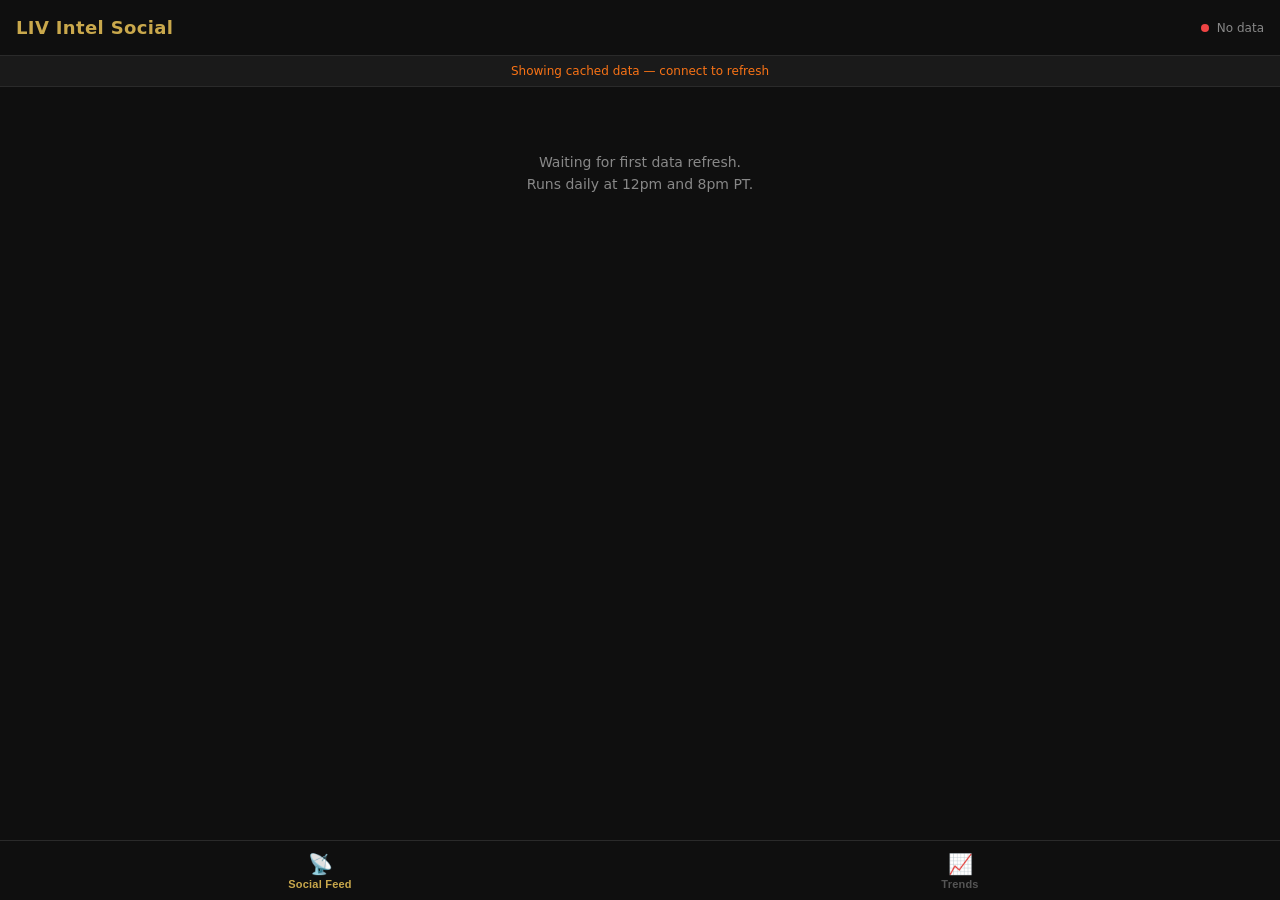
==== index.html @ 57de68c3 "Build LIV Intel Social PWA dashboard Mobile-first competitive intelligence dashboard for LIV Nightcl" ====
<!DOCTYPE html>
<html lang="en">
<head>
  <meta charset="UTF-8">
  <meta name="viewport" content="width=device-width, initial-scale=1.0, viewport-fit=cover">
  <meta name="theme-color" content="#0F0F0F">
  <meta name="apple-mobile-web-app-capable" content="yes">
  <meta name="apple-mobile-web-app-status-bar-style" content="black-translucent">
  <meta name="apple-mobile-web-app-title" content="LIV Social">
  <link rel="manifest" href="./manifest.json">
  <link rel="apple-touch-icon" href="./icons/icon-192.png">
  <link rel="icon" type="image/png" href="./icons/icon-192.png">
  <link rel="stylesheet" href="./assets/style.css">
  <title>LIV Intel Social</title>
</head>
<body>
  <!-- Header -->
  <header class="app-header">
    <div class="header-left">
      <h1 class="header-title">LIV Intel Social</h1>
    </div>
    <div class="header-right">
      <span class="freshness-dot" id="freshnessDot"></span>
      <span class="header-timestamp" id="headerTimestamp">Loading...</span>
    </div>
  </header>

  <!-- Offline Banner -->
  <div class="offline-banner" id="offlineBanner" hidden>
    Showing cached data — connect to refresh
  </div>

  <!-- Tab Content -->
  <main class="tab-content">
    <!-- Social Feed Tab -->
    <section class="tab-pane active" id="tabFeed">
      <div id="feedContent">
        <div class="skeleton-card"></div>
        <div class="skeleton-card"></div>
        <div class="skeleton-card"></div>
      </div>
    </section>

    <!-- Trends Tab -->
    <section class="tab-pane" id="tabTrends">
      <div id="trendsContent">
        <div class="skeleton-card"></div>
        <div class="skeleton-card"></div>
      </div>
    </section>
  </main>

  <!-- Bottom Tab Bar -->
  <nav class="tab-bar">
    <button class="tab-btn active" data-tab="tabFeed">
      <span class="tab-icon">&#x1F4E1;</span>
      <span class="tab-label">Social Feed</span>
    </button>
    <button class="tab-btn" data-tab="tabTrends">
      <span class="tab-icon">&#x1F4C8;</span>
      <span class="tab-label">Trends</span>
    </button>
  </nav>

  <script src="./assets/app.js"></script>
  <script>
    if ('serviceWorker' in navigator) {
      navigator.serviceWorker.register('./service-worker.js');
    }
  </script>
</body>
</html>
---- assets/style.css ----
/* ===== Design Tokens ===== */
:root {
  --bg: #0F0F0F;
  --card-bg: #1A1A1A;
  --border: #2A2A2A;
  --text-primary: #F0F0F0;
  --text-secondary: #888888;
  --gold: #C9A84C;
  --green: #22C55E;
  --red: #EF4444;
  --orange: #F97316;
  --blue: #3B82F6;
  --neutral: #888888;
  --ig: #E1306C;
  --tt: #010101;
  --x-blue: #1DA1F2;
  --ticket: #7C3AED;
  --pr: #6B7280;
  --silver: #E5E7EB;
  --bronze: #D97706;
  --radius: 12px;
  --tab-height: 60px;
}

/* ===== Reset & Base ===== */
*, *::before, *::after { box-sizing: border-box; margin: 0; padding: 0; }

body {
  font-family: Inter, system-ui, -apple-system, sans-serif;
  background: var(--bg);
  color: var(--text-primary);
  line-height: 1.5;
  -webkit-font-smoothing: antialiased;
  overflow-x: hidden;
}

/* ===== Header ===== */
.app-header {
  position: sticky;
  top: 0;
  z-index: 100;
  display: flex;
  align-items: center;
  justify-content: space-between;
  padding: 14px 16px;
  background: var(--bg);
  border-bottom: 1px solid var(--border);
}

.header-title {
  font-size: 18px;
  font-weight: 700;
  color: var(--gold);
  letter-spacing: 0.02em;
}

.header-right {
  display: flex;
  align-items: center;
  gap: 8px;
}

.header-timestamp {
  font-size: 12px;
  color: var(--text-secondary);
  white-space: nowrap;
}

.freshness-dot {
  width: 8px;
  height: 8px;
  border-radius: 50%;
  background: var(--neutral);
  flex-shrink: 0;
}
.freshness-dot.fresh { background: var(--green); }
.freshness-dot.stale { background: var(--orange); }
.freshness-dot.old { background: var(--red); }

/* ===== Offline Banner ===== */
.offline-banner {
  background: var(--card-bg);
  color: var(--orange);
  text-align: center;
  font-size: 12px;
  padding: 6px 16px;
  border-bottom: 1px solid var(--border);
}

/* ===== Tab Content ===== */
.tab-content {
  padding: 16px;
  padding-bottom: calc(var(--tab-height) + 24px + env(safe-area-inset-bottom));
  max-width: 520px;
  margin: 0 auto;
}

.tab-pane { display: none; }
.tab-pane.active { display: block; }

/* ===== Bottom Tab Bar ===== */
.tab-bar {
  position: fixed;
  bottom: 0;
  left: 0;
  right: 0;
  z-index: 100;
  display: flex;
  height: var(--tab-height);
  background: var(--bg);
  border-top: 1px solid var(--border);
  padding-bottom: env(safe-area-inset-bottom);
}

.tab-btn {
  flex: 1;
  display: flex;
  flex-direction: column;
  align-items: center;
  justify-content: center;
  gap: 2px;
  background: none;
  border: none;
  cursor: pointer;
  color: #555;
  transition: color 0.2s;
}

.tab-btn.active { color: var(--gold); }

.tab-icon { font-size: 20px; }

.tab-label {
  font-size: 11px;
  font-weight: 600;
  letter-spacing: 0.02em;
}

/* ===== Cards ===== */
.card {
  background: var(--card-bg);
  border-radius: var(--radius);
  padding: 16px;
  margin-bottom: 12px;
}

/* ===== Market Pulse ===== */
.market-pulse {
  border-left: 3px solid var(--gold);
  padding-left: 14px;
}

.market-pulse .label {
  font-size: 11px;
  font-weight: 700;
  color: var(--text-secondary);
  text-transform: uppercase;
  letter-spacing: 0.08em;
  margin-bottom: 6px;
}

.market-pulse .pulse-text {
  font-size: 15px;
  line-height: 1.55;
}

/* ===== Section Headers ===== */
.section-header {
  font-size: 16px;
  font-weight: 700;
  margin: 20px 0 12px;
  color: var(--text-primary);
}

/* ===== Top 3 Posts ===== */
.ranked-card {
  display: flex;
  gap: 12px;
  align-items: flex-start;
}

.rank-number {
  font-size: 28px;
  font-weight: 800;
  line-height: 1;
  min-width: 32px;
  text-align: center;
  font-variant-numeric: tabular-nums;
}
.rank-1 { color: var(--gold); }
.rank-2 { color: var(--silver); }
.rank-3 { color: var(--bronze); }

.ranked-body {
  flex: 1;
  min-width: 0;
}

.ranked-venue {
  font-size: 12px;
  color: var(--text-secondary);
  margin-bottom: 4px;
}

.ranked-summary {
  font-size: 14px;
  line-height: 1.45;
  margin-bottom: 6px;
}

.ranked-meta {
  display: flex;
  align-items: center;
  gap: 8px;
  flex-wrap: wrap;
  font-size: 12px;
  color: var(--text-secondary);
}

/* ===== Platform Badges ===== */
.platform-badge {
  display: inline-flex;
  align-items: center;
  padding: 2px 7px;
  border-radius: 4px;
  font-size: 11px;
  font-weight: 700;
  letter-spacing: 0.03em;
  line-height: 1.4;
}
.platform-badge.ig { background: var(--ig); color: #fff; }
.platform-badge.tt { background: var(--tt); color: #fff; border: 1px solid #333; }
.platform-badge.x { background: var(--x-blue); color: #fff; }
.platform-badge.ticket { background: var(--ticket); color: #fff; }
.platform-badge.pr { background: var(--pr); color: #fff; }

/* ===== Engagement Badges ===== */
.engagement-badge {
  display: inline-flex;
  align-items: center;
  padding: 2px 7px;
  border-radius: 4px;
  font-size: 11px;
  font-weight: 600;
}
.engagement-badge.high { background: rgba(59,130,246,0.15); color: var(--blue); }
.engagement-badge.normal { background: rgba(136,136,136,0.15); color: var(--text-secondary); }
.engagement-badge.low { background: rgba(239,68,68,0.15); color: var(--red); }

/* ===== Venue Cards (Collapsible) ===== */
.venue-card .venue-header {
  display: flex;
  align-items: center;
  gap: 8px;
  cursor: pointer;
  -webkit-tap-highlight-color: transparent;
}

.venue-name {
  font-size: 15px;
  font-weight: 700;
  flex: 1;
  min-width: 0;
}

.venue-count {
  font-size: 12px;
  color: var(--text-secondary);
  white-space: nowrap;
}

.venue-chevron {
  font-size: 14px;
  color: var(--text-secondary);
  transition: transform 0.2s;
}

.venue-card.expanded .venue-chevron {
  transform: rotate(180deg);
}

.venue-flags {
  display: flex;
  gap: 6px;
  flex-wrap: wrap;
  margin-top: 8px;
}

.venue-summary {
  font-size: 13px;
  color: var(--text-secondary);
  margin-top: 6px;
  line-height: 1.45;
}

.venue-posts {
  display: none;
  margin-top: 12px;
  padding-top: 12px;
  border-top: 1px solid var(--border);
}

.venue-card.expanded .venue-posts { display: block; }

.venue-post {
  padding: 10px 0;
  border-bottom: 1px solid var(--border);
}
.venue-post:last-child { border-bottom: none; }

.venue-post-summary {
  font-size: 13px;
  line-height: 1.45;
  margin: 6px 0;
}

.venue-post-meta {
  display: flex;
  align-items: center;
  gap: 8px;
  font-size: 12px;
  color: var(--text-secondary);
}

.no-posts {
  font-size: 13px;
  color: var(--text-secondary);
  font-style: italic;
  padding: 8px 0;
}

/* ===== Flag Pills ===== */
.flag-pill {
  display: inline-flex;
  align-items: center;
  gap: 4px;
  padding: 3px 8px;
  border-radius: 10px;
  font-size: 11px;
  font-weight: 600;
}
.flag-pill.talent_announcement { background: rgba(201,168,76,0.15); color: var(--gold); }
.flag-pill.promo_offer { background: rgba(59,130,246,0.15); color: var(--blue); }
.flag-pill.urgent { background: rgba(249,115,22,0.15); color: var(--orange); }

/* ===== Urgent Pulsing Dot ===== */
.urgent-dot {
  width: 8px;
  height: 8px;
  border-radius: 50%;
  background: var(--orange);
  animation: pulse 1.5s ease-in-out infinite;
  flex-shrink: 0;
}

@keyframes pulse {
  0%, 100% { opacity: 1; transform: scale(1); }
  50% { opacity: 0.5; transform: scale(1.3); }
}

/* ===== Seasonal Banner ===== */
.seasonal-banner {
  background: rgba(136,136,136,0.1);
  color: var(--text-secondary);
  font-size: 12px;
  text-align: center;
  padding: 6px 12px;
  border-radius: 6px;
  margin-top: 8px;
}

/* ===== Trends Tab ===== */
.trends-header {
  display: flex;
  justify-content: space-between;
  align-items: center;
  margin-bottom: 16px;
}

.trends-title {
  font-size: 18px;
  font-weight: 700;
}

.trends-week {
  font-size: 12px;
  color: var(--text-secondary);
}

.trends-stale-banner {
  background: rgba(249,115,22,0.1);
  color: var(--orange);
  font-size: 12px;
  text-align: center;
  padding: 8px 16px;
  border-radius: var(--radius);
  margin-bottom: 12px;
}

/* ===== Platform Update Cards ===== */
.platform-update-card {
  border-left: 3px solid var(--border);
}
.platform-update-card.action-required {
  border-left-color: var(--orange);
}

.action-badge {
  display: inline-flex;
  padding: 2px 7px;
  border-radius: 4px;
  font-size: 11px;
  font-weight: 700;
  background: rgba(249,115,22,0.15);
  color: var(--orange);
  margin-left: 8px;
}

.platform-update-name {
  font-size: 14px;
  font-weight: 700;
  margin-bottom: 4px;
}

.platform-update-detail {
  font-size: 13px;
  color: var(--text-secondary);
  line-height: 1.5;
  margin-top: 6px;
}

/* ===== Content Formats ===== */
.format-item {
  padding: 12px 0;
  border-bottom: 1px solid var(--border);
}
.format-item:last-child { border-bottom: none; }

.format-name {
  font-size: 14px;
  font-weight: 700;
}

.format-why {
  font-size: 13px;
  color: var(--text-secondary);
  margin-top: 4px;
  line-height: 1.45;
}

.format-liv {
  font-size: 13px;
  color: var(--gold);
  font-style: italic;
  margin-top: 6px;
  line-height: 1.45;
}

.format-liv-prefix {
  color: var(--text-secondary);
  font-style: normal;
}

/* ===== Trending Audio ===== */
.audio-item {
  display: flex;
  align-items: flex-start;
  gap: 10px;
  padding: 10px 0;
  border-bottom: 1px solid var(--border);
}
.audio-item:last-child { border-bottom: none; }

.audio-info { flex: 1; min-width: 0; }

.audio-name {
  font-size: 14px;
  font-weight: 700;
}

.audio-artist {
  font-size: 12px;
  color: var(--text-secondary);
}

.audio-relevance {
  font-size: 13px;
  color: var(--text-secondary);
  margin-top: 4px;
  line-height: 1.45;
}

/* ===== Viral Nightlife ===== */
.viral-summary {
  font-size: 14px;
  line-height: 1.55;
  margin-bottom: 12px;
}

.viral-standout {
  border-left: 3px solid var(--blue);
  padding: 12px 14px;
  font-size: 13px;
  font-style: italic;
  color: var(--text-secondary);
  background: rgba(59,130,246,0.05);
  border-radius: 0 var(--radius) var(--radius) 0;
  line-height: 1.5;
  margin-bottom: 10px;
}

.theme-pill {
  display: inline-flex;
  padding: 3px 10px;
  border-radius: 10px;
  font-size: 12px;
  font-weight: 600;
  background: rgba(201,168,76,0.15);
  color: var(--gold);
}

/* ===== Audience Signals ===== */
.audience-behavior {
  font-size: 14px;
  line-height: 1.55;
  margin-bottom: 12px;
}

.moments-scroll {
  display: flex;
  gap: 8px;
  overflow-x: auto;
  padding-bottom: 4px;
  -webkit-overflow-scrolling: touch;
  scrollbar-width: none;
}
.moments-scroll::-webkit-scrollbar { display: none; }

.moment-pill {
  display: inline-flex;
  padding: 6px 12px;
  border-radius: 16px;
  font-size: 12px;
  background: var(--border);
  color: var(--text-primary);
  white-space: nowrap;
  flex-shrink: 0;
}

/* ===== Recommendations ===== */
.rec-card {
  border-left: 3px solid var(--border);
}
.rec-card.high { border-left-color: var(--orange); }
.rec-card.medium { border-left-color: var(--blue); }
.rec-card.low { border-left-color: var(--text-secondary); }

.rec-header {
  display: flex;
  align-items: center;
  gap: 8px;
  margin-bottom: 6px;
  flex-wrap: wrap;
}

.priority-badge {
  display: inline-flex;
  padding: 2px 7px;
  border-radius: 4px;
  font-size: 11px;
  font-weight: 700;
}
.priority-badge.high { background: rgba(249,115,22,0.15); color: var(--orange); }
.priority-badge.medium { background: rgba(59,130,246,0.15); color: var(--blue); }
.priority-badge.low { background: rgba(136,136,136,0.15); color: var(--text-secondary); }

.rec-action {
  font-size: 14px;
  font-weight: 700;
  line-height: 1.45;
}

.rec-rationale {
  font-size: 13px;
  color: var(--text-secondary);
  line-height: 1.5;
  margin-top: 6px;
}

/* ===== Skeleton Loading ===== */
.skeleton-card {
  background: var(--card-bg);
  border-radius: var(--radius);
  height: 100px;
  margin-bottom: 12px;
  position: relative;
  overflow: hidden;
}

.skeleton-card::after {
  content: '';
  position: absolute;
  inset: 0;
  background: linear-gradient(90deg, transparent, rgba(255,255,255,0.03), transparent);
  animation: shimmer 1.5s infinite;
}

@keyframes shimmer {
  0% { transform: translateX(-100%); }
  100% { transform: translateX(100%); }
}

/* ===== Empty State ===== */
.empty-state {
  text-align: center;
  padding: 48px 24px;
  color: var(--text-secondary);
  font-size: 14px;
  line-height: 1.6;
}

/* ===== Utility ===== */
.divider {
  height: 1px;
  background: var(--border);
  margin: 12px 0;
}
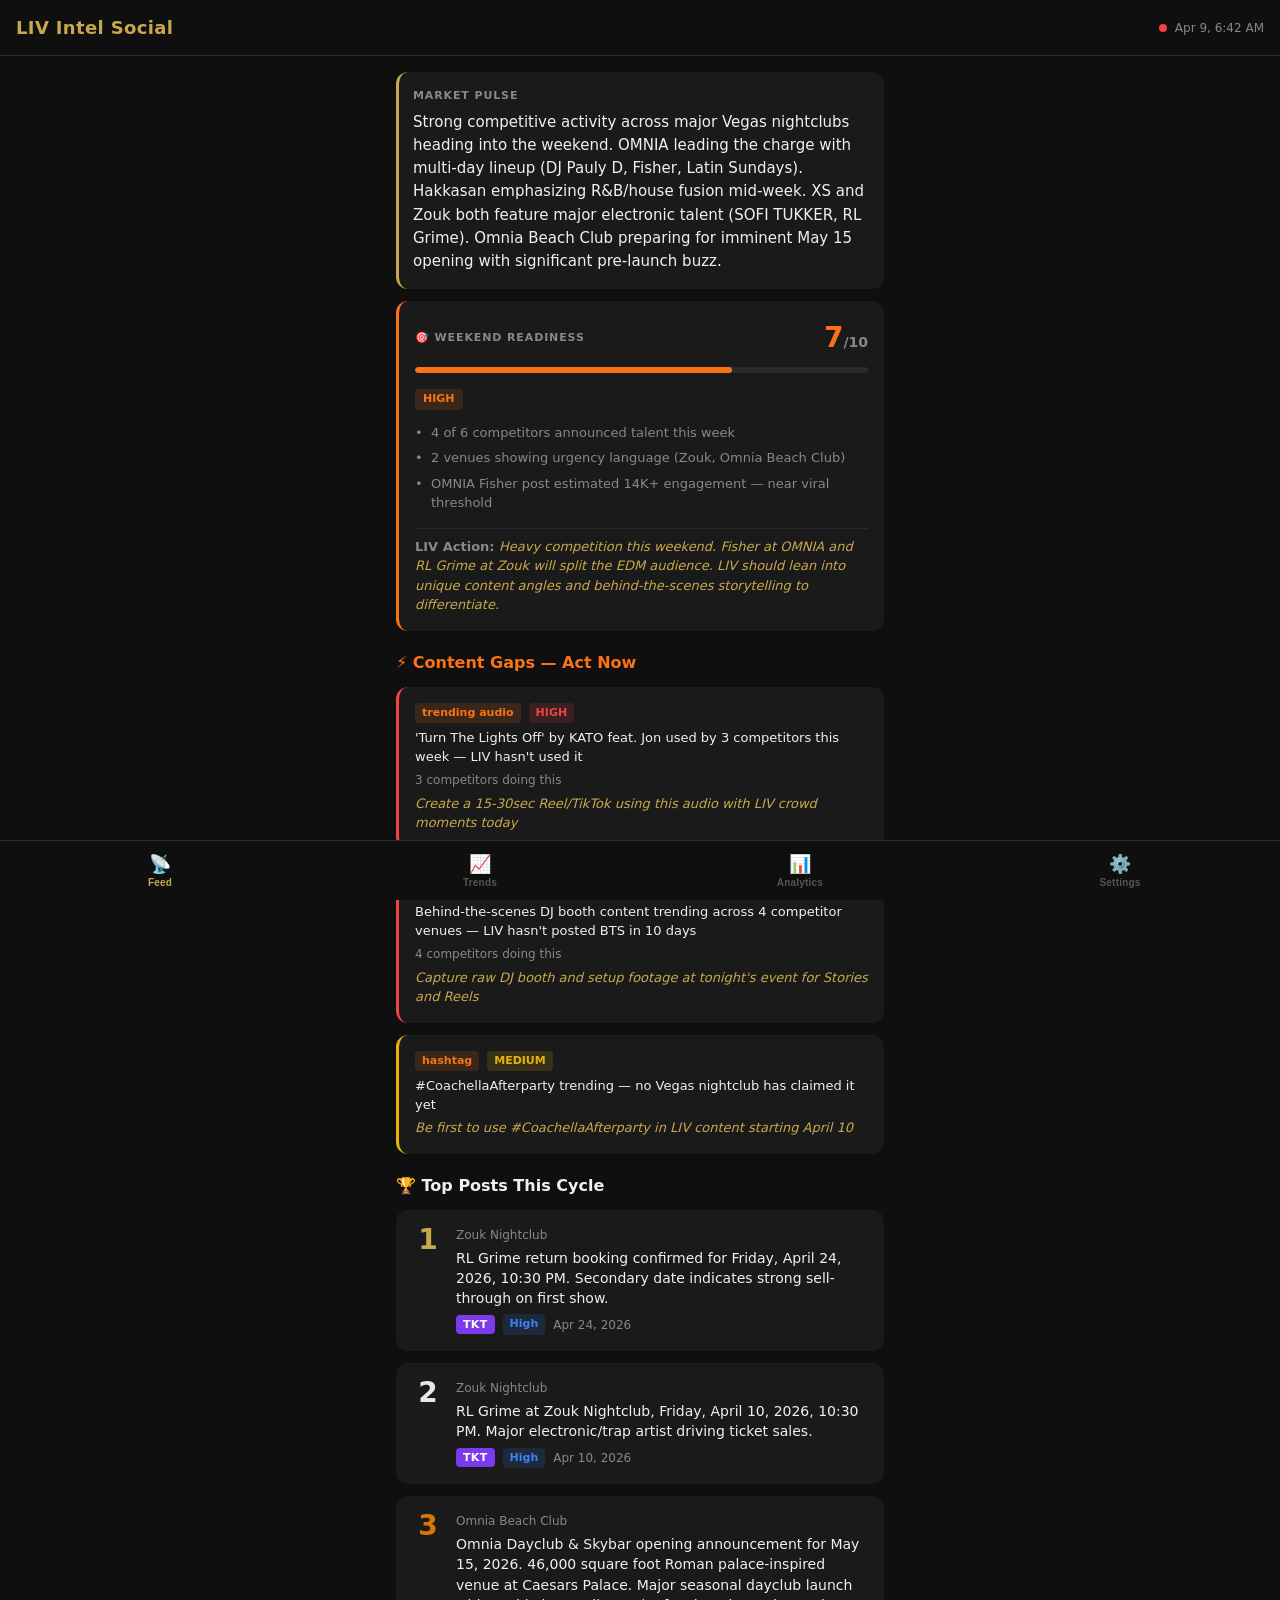
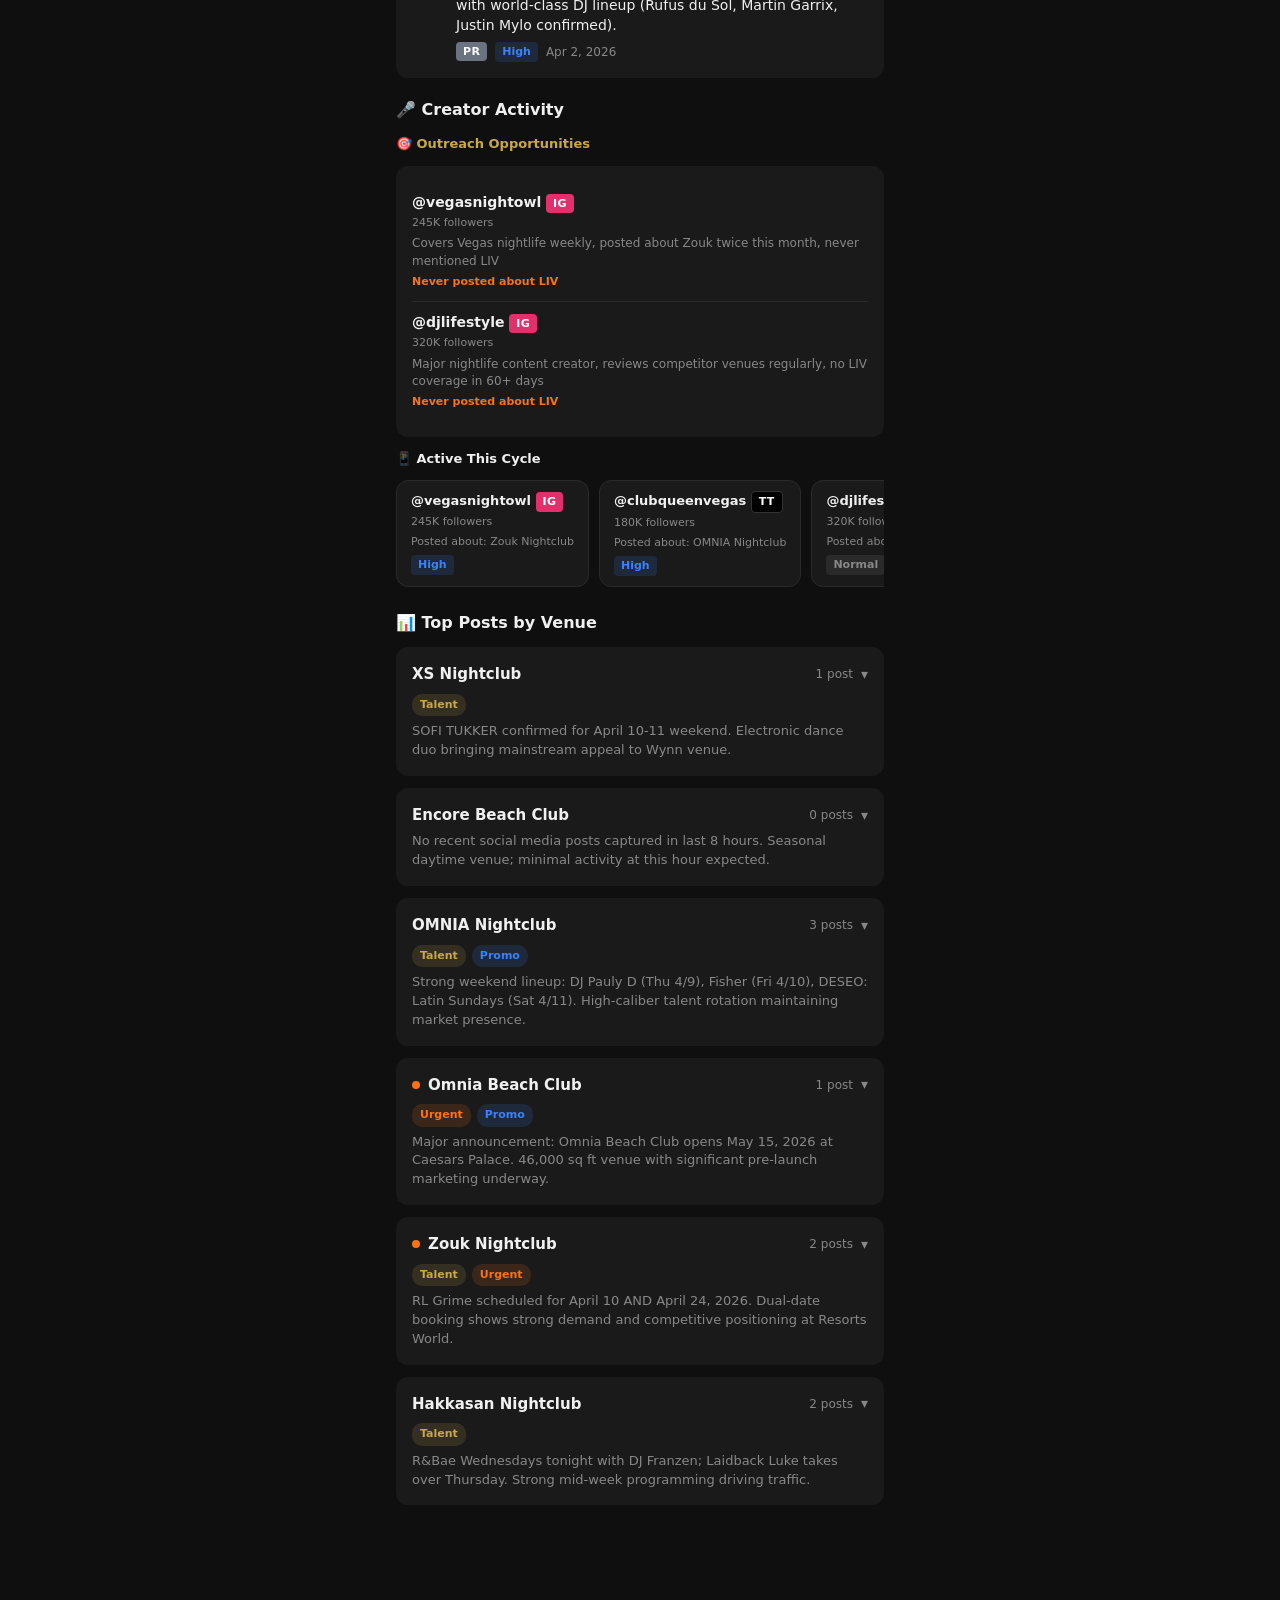
==== commit 75c58b74: "Add 14 features: Analytics tab, Settings tab, and expanded data sections Expands PWA from 2 tabs to " ====
--- a/index.html
+++ b/index.html
@@ -48,17 +48,39 @@
         <div class="skeleton-card"></div>
       </div>
     </section>
+
+    <!-- Analytics Tab -->
+    <section class="tab-pane" id="tabAnalytics">
+      <div id="analyticsContent">
+        <div class="skeleton-card"></div>
+        <div class="skeleton-card"></div>
+        <div class="skeleton-card"></div>
+      </div>
+    </section>
+
+    <!-- Settings Tab -->
+    <section class="tab-pane" id="tabSettings">
+      <div id="settingsContent"></div>
+    </section>
   </main>
 
   <!-- Bottom Tab Bar -->
   <nav class="tab-bar">
     <button class="tab-btn active" data-tab="tabFeed">
       <span class="tab-icon">&#x1F4E1;</span>
-      <span class="tab-label">Social Feed</span>
+      <span class="tab-label">Feed</span>
     </button>
     <button class="tab-btn" data-tab="tabTrends">
       <span class="tab-icon">&#x1F4C8;</span>
       <span class="tab-label">Trends</span>
+    </button>
+    <button class="tab-btn" data-tab="tabAnalytics">
+      <span class="tab-icon">&#x1F4CA;</span>
+      <span class="tab-label">Analytics</span>
+    </button>
+    <button class="tab-btn" data-tab="tabSettings">
+      <span class="tab-icon">&#x2699;&#xFE0F;</span>
+      <span class="tab-label">Settings</span>
     </button>
   </nav>
 
--- a/assets/style.css
+++ b/assets/style.css
@@ -128,10 +128,10 @@
 
 .tab-btn.active { color: var(--gold); }
 
-.tab-icon { font-size: 20px; }
+.tab-icon { font-size: 18px; }
 
 .tab-label {
-  font-size: 11px;
+  font-size: 10px;
   font-weight: 600;
   letter-spacing: 0.02em;
 }
@@ -625,3 +625,935 @@
   background: var(--border);
   margin: 12px 0;
 }
+
+/* ===== Weekend Readiness (Feature 2) ===== */
+.weekend-card {
+  border-left: 3px solid var(--orange);
+}
+.weekend-card.low { border-left-color: var(--green); }
+.weekend-card.moderate { border-left-color: #EAB308; }
+.weekend-card.high { border-left-color: var(--orange); }
+.weekend-card.peak { border-left-color: var(--red); }
+
+.weekend-header {
+  display: flex;
+  justify-content: space-between;
+  align-items: center;
+  margin-bottom: 8px;
+}
+
+.weekend-label {
+  font-size: 11px;
+  font-weight: 700;
+  text-transform: uppercase;
+  letter-spacing: 0.08em;
+  color: var(--text-secondary);
+}
+
+.weekend-score {
+  font-size: 28px;
+  font-weight: 800;
+  font-variant-numeric: tabular-nums;
+}
+.weekend-score.low { color: var(--green); }
+.weekend-score.moderate { color: #EAB308; }
+.weekend-score.high { color: var(--orange); }
+.weekend-score.peak { color: var(--red); }
+
+.weekend-score-max {
+  font-size: 14px;
+  color: var(--text-secondary);
+}
+
+.score-bar {
+  height: 6px;
+  background: var(--border);
+  border-radius: 3px;
+  margin: 8px 0 12px;
+  overflow: hidden;
+}
+
+.score-fill {
+  height: 100%;
+  border-radius: 3px;
+  transition: width 0.5s ease;
+}
+.score-fill.low { background: var(--green); }
+.score-fill.moderate { background: #EAB308; }
+.score-fill.high { background: var(--orange); }
+.score-fill.peak { background: var(--red); }
+
+.weekend-label-badge {
+  display: inline-flex;
+  padding: 2px 8px;
+  border-radius: 4px;
+  font-size: 11px;
+  font-weight: 700;
+  margin-bottom: 10px;
+}
+.weekend-label-badge.low { background: rgba(34,197,94,0.15); color: var(--green); }
+.weekend-label-badge.moderate { background: rgba(234,179,8,0.15); color: #EAB308; }
+.weekend-label-badge.high { background: rgba(249,115,22,0.15); color: var(--orange); }
+.weekend-label-badge.peak { background: rgba(239,68,68,0.15); color: var(--red); }
+
+.weekend-factors {
+  list-style: none;
+  margin: 0 0 12px;
+}
+
+.weekend-factors li {
+  font-size: 13px;
+  color: var(--text-secondary);
+  padding: 3px 0;
+  padding-left: 16px;
+  position: relative;
+}
+
+.weekend-factors li::before {
+  content: '•';
+  position: absolute;
+  left: 0;
+  color: var(--text-secondary);
+}
+
+.weekend-action {
+  font-size: 13px;
+  color: var(--gold);
+  font-style: italic;
+  line-height: 1.5;
+  padding-top: 8px;
+  border-top: 1px solid var(--border);
+}
+
+.weekend-action-prefix {
+  color: var(--text-secondary);
+  font-style: normal;
+  font-weight: 600;
+}
+
+/* ===== Content Gaps (Feature 3) ===== */
+.gap-card {
+  border-left: 3px solid var(--border);
+}
+.gap-card.high { border-left-color: var(--red); }
+.gap-card.medium { border-left-color: #EAB308; }
+.gap-card.low { border-left-color: var(--text-secondary); }
+
+.gap-header {
+  display: flex;
+  align-items: center;
+  gap: 8px;
+  margin-bottom: 6px;
+  flex-wrap: wrap;
+}
+
+.gap-type {
+  display: inline-flex;
+  padding: 2px 7px;
+  border-radius: 4px;
+  font-size: 11px;
+  font-weight: 600;
+  background: rgba(249,115,22,0.15);
+  color: var(--orange);
+}
+
+.urgency-badge {
+  display: inline-flex;
+  padding: 2px 7px;
+  border-radius: 4px;
+  font-size: 11px;
+  font-weight: 700;
+}
+.urgency-badge.high { background: rgba(239,68,68,0.15); color: var(--red); }
+.urgency-badge.medium { background: rgba(234,179,8,0.15); color: #EAB308; }
+.urgency-badge.low { background: rgba(136,136,136,0.15); color: var(--text-secondary); }
+
+.gap-desc {
+  font-size: 13px;
+  line-height: 1.45;
+  margin-bottom: 4px;
+}
+
+.gap-competitors {
+  font-size: 12px;
+  color: var(--text-secondary);
+  margin-bottom: 6px;
+}
+
+.gap-suggestion {
+  font-size: 13px;
+  color: var(--gold);
+  font-style: italic;
+  line-height: 1.45;
+}
+
+/* ===== Creator Activity (Feature 5) ===== */
+.creator-scroll {
+  display: flex;
+  gap: 10px;
+  overflow-x: auto;
+  padding-bottom: 4px;
+  -webkit-overflow-scrolling: touch;
+  scrollbar-width: none;
+}
+.creator-scroll::-webkit-scrollbar { display: none; }
+
+.creator-chip {
+  flex-shrink: 0;
+  background: var(--card-bg);
+  border-radius: var(--radius);
+  padding: 10px 14px;
+  min-width: 180px;
+  border: 1px solid var(--border);
+}
+
+.creator-handle {
+  font-size: 13px;
+  font-weight: 700;
+  margin-bottom: 2px;
+}
+
+.creator-followers {
+  font-size: 11px;
+  color: var(--text-secondary);
+  margin-bottom: 4px;
+}
+
+.creator-mention {
+  font-size: 11px;
+  color: var(--text-secondary);
+}
+
+.outreach-item {
+  padding: 10px 0;
+  border-bottom: 1px solid var(--border);
+}
+.outreach-item:last-child { border-bottom: none; }
+
+.outreach-handle {
+  font-size: 14px;
+  font-weight: 700;
+  margin-bottom: 2px;
+}
+
+.outreach-reason {
+  font-size: 12px;
+  color: var(--text-secondary);
+  line-height: 1.45;
+  margin-top: 4px;
+}
+
+.outreach-never {
+  font-size: 11px;
+  color: var(--orange);
+  font-weight: 600;
+  margin-top: 4px;
+}
+
+/* ===== Stories (Feature 9) ===== */
+.story-card {
+  border-left: 3px solid var(--border);
+}
+.story-card.urgent { border-left-color: var(--orange); }
+
+.story-type {
+  display: inline-flex;
+  padding: 2px 7px;
+  border-radius: 4px;
+  font-size: 11px;
+  font-weight: 600;
+  background: rgba(136,136,136,0.15);
+  color: var(--text-secondary);
+}
+.story-type.flash_sale { background: rgba(239,68,68,0.15); color: var(--red); }
+.story-type.countdown { background: rgba(249,115,22,0.15); color: var(--orange); }
+.story-type.bts { background: rgba(59,130,246,0.15); color: var(--blue); }
+
+.story-venue {
+  font-size: 13px;
+  font-weight: 700;
+  margin-bottom: 4px;
+}
+
+.story-summary {
+  font-size: 12px;
+  color: var(--text-secondary);
+  line-height: 1.45;
+}
+
+.story-time {
+  font-size: 11px;
+  color: var(--text-secondary);
+  margin-top: 4px;
+}
+
+/* ===== Search Trends (Feature 8) ===== */
+.trend-item {
+  display: flex;
+  align-items: flex-start;
+  gap: 8px;
+  padding: 8px 0;
+  border-bottom: 1px solid var(--border);
+}
+.trend-item:last-child { border-bottom: none; }
+
+.trend-arrow {
+  font-size: 16px;
+  font-weight: 700;
+  flex-shrink: 0;
+  line-height: 1;
+  margin-top: 2px;
+}
+.trend-arrow.up { color: var(--green); }
+.trend-arrow.down { color: var(--red); }
+
+.trend-venue {
+  font-size: 14px;
+  font-weight: 700;
+}
+
+.trend-driver {
+  font-size: 12px;
+  color: var(--text-secondary);
+  line-height: 1.4;
+}
+
+.trend-artist-pills {
+  display: flex;
+  gap: 6px;
+  flex-wrap: wrap;
+  margin-top: 8px;
+}
+
+.trend-artist-pill {
+  display: inline-flex;
+  padding: 4px 10px;
+  border-radius: 10px;
+  font-size: 12px;
+  font-weight: 600;
+  background: rgba(201,168,76,0.15);
+  color: var(--gold);
+}
+
+.trend-market {
+  font-size: 13px;
+  color: var(--text-secondary);
+  margin-top: 8px;
+  padding-top: 8px;
+  border-top: 1px solid var(--border);
+}
+
+/* ===== LIV vs Market (Feature 1) ===== */
+.liv-compare-row {
+  display: flex;
+  gap: 10px;
+  margin-bottom: 12px;
+}
+
+.liv-card {
+  flex: 1;
+  background: var(--card-bg);
+  border-radius: var(--radius);
+  padding: 14px;
+  border: 1px solid var(--border);
+  min-width: 0;
+}
+
+.liv-card-title {
+  font-size: 13px;
+  font-weight: 700;
+  color: var(--gold);
+  margin-bottom: 10px;
+}
+
+.liv-stat {
+  display: flex;
+  justify-content: space-between;
+  align-items: center;
+  padding: 4px 0;
+}
+
+.liv-stat-label {
+  font-size: 11px;
+  color: var(--text-secondary);
+}
+
+.liv-stat-value {
+  font-size: 13px;
+  font-weight: 700;
+  font-variant-numeric: tabular-nums;
+}
+
+.liv-delta {
+  font-size: 11px;
+  font-weight: 600;
+}
+.liv-delta.up { color: var(--green); }
+.liv-delta.down { color: var(--red); }
+.liv-delta.flat { color: var(--text-secondary); }
+
+.rank-badge {
+  display: inline-flex;
+  padding: 2px 6px;
+  border-radius: 4px;
+  font-size: 11px;
+  font-weight: 700;
+}
+.rank-badge.top { background: rgba(201,168,76,0.15); color: var(--gold); }
+.rank-badge.mid { color: var(--text-primary); }
+.rank-badge.low { color: var(--text-secondary); }
+
+.rank-table {
+  width: 100%;
+  font-size: 12px;
+  margin-top: 12px;
+}
+
+.rank-table th {
+  text-align: left;
+  font-weight: 600;
+  color: var(--text-secondary);
+  padding: 6px 4px;
+  border-bottom: 1px solid var(--border);
+  font-size: 11px;
+}
+
+.rank-table td {
+  padding: 6px 4px;
+  border-bottom: 1px solid var(--border);
+  font-variant-numeric: tabular-nums;
+}
+
+.rank-table .gold { color: var(--gold); font-weight: 700; }
+
+/* ===== Event Radar (Feature 4) ===== */
+.dark-event-card {
+  border-left: 3px solid var(--orange);
+  background: rgba(249,115,22,0.05);
+}
+
+.dark-event-note {
+  font-size: 12px;
+  color: var(--orange);
+  margin-bottom: 10px;
+  line-height: 1.45;
+}
+
+.event-date-group {
+  margin-bottom: 12px;
+}
+
+.event-date-label {
+  font-size: 12px;
+  font-weight: 700;
+  color: var(--gold);
+  margin-bottom: 6px;
+  padding-bottom: 4px;
+  border-bottom: 1px solid var(--border);
+}
+
+.event-item {
+  display: flex;
+  align-items: center;
+  gap: 8px;
+  padding: 6px 0;
+  font-size: 13px;
+}
+
+.event-venue {
+  font-weight: 600;
+  min-width: 0;
+}
+
+.event-talent {
+  flex: 1;
+  min-width: 0;
+  color: var(--text-secondary);
+}
+
+.source-badge {
+  display: inline-flex;
+  padding: 2px 6px;
+  border-radius: 4px;
+  font-size: 10px;
+  font-weight: 600;
+  background: rgba(136,136,136,0.15);
+  color: var(--text-secondary);
+}
+.source-badge.social { background: rgba(59,130,246,0.15); color: var(--blue); }
+.source-badge.ticketing { background: rgba(124,58,237,0.15); color: var(--ticket); }
+.source-badge.discotech { background: rgba(201,168,76,0.15); color: var(--gold); }
+
+/* ===== AI Insight ===== */
+.insight-card {
+  border-left: 3px solid var(--gold);
+}
+
+.insight-label {
+  font-size: 11px;
+  font-weight: 700;
+  color: var(--gold);
+  text-transform: uppercase;
+  letter-spacing: 0.06em;
+  margin-bottom: 4px;
+}
+
+.insight-text {
+  font-size: 13px;
+  line-height: 1.55;
+  margin-bottom: 12px;
+}
+
+.insight-highlight {
+  background: rgba(201,168,76,0.08);
+  border-radius: 8px;
+  padding: 10px 12px;
+  margin-bottom: 10px;
+}
+
+.insight-highlight-label {
+  font-size: 11px;
+  font-weight: 700;
+  color: var(--gold);
+  margin-bottom: 4px;
+}
+
+.insight-highlight-text {
+  font-size: 13px;
+  line-height: 1.5;
+}
+
+/* ===== Hashtag Intelligence (Feature 10) ===== */
+.hashtag-scroll {
+  display: flex;
+  gap: 8px;
+  overflow-x: auto;
+  padding-bottom: 4px;
+  -webkit-overflow-scrolling: touch;
+  scrollbar-width: none;
+}
+.hashtag-scroll::-webkit-scrollbar { display: none; }
+
+.hashtag-pill {
+  flex-shrink: 0;
+  padding: 6px 12px;
+  border-radius: 16px;
+  font-size: 12px;
+  font-weight: 600;
+  white-space: nowrap;
+}
+.hashtag-pill.up { background: rgba(34,197,94,0.15); color: var(--green); }
+.hashtag-pill.down { background: rgba(239,68,68,0.15); color: var(--red); }
+.hashtag-pill.stable { background: var(--border); color: var(--text-primary); }
+.hashtag-pill.opportunity { background: rgba(201,168,76,0.15); color: var(--gold); }
+
+.hashtag-suggestion {
+  font-size: 12px;
+  color: var(--gold);
+  font-style: italic;
+  margin-top: 4px;
+  line-height: 1.4;
+}
+
+/* ===== Time Intelligence (Feature 11) ===== */
+.time-card {
+  margin-bottom: 10px;
+}
+
+.time-card-header {
+  display: flex;
+  align-items: center;
+  gap: 8px;
+  margin-bottom: 8px;
+}
+
+.time-bar {
+  display: flex;
+  height: 20px;
+  border-radius: 4px;
+  overflow: hidden;
+  background: var(--border);
+  margin-bottom: 6px;
+}
+
+.time-hour {
+  flex: 1;
+  min-width: 0;
+  border-right: 1px solid rgba(15,15,15,0.3);
+}
+.time-hour:last-child { border-right: none; }
+.time-hour.best { background: var(--green); }
+.time-hour.worst { background: var(--red); opacity: 0.4; }
+
+.time-labels {
+  display: flex;
+  justify-content: space-between;
+  font-size: 9px;
+  color: var(--text-secondary);
+  margin-bottom: 8px;
+}
+
+.time-insight {
+  font-size: 12px;
+  color: var(--gold);
+  font-style: italic;
+  line-height: 1.45;
+}
+
+/* ===== Patterns (Feature 13) ===== */
+.pattern-card {
+  border-left: 3px solid var(--border);
+}
+
+.pattern-name {
+  font-size: 14px;
+  font-weight: 700;
+  margin-bottom: 4px;
+}
+
+.pattern-desc {
+  font-size: 13px;
+  color: var(--text-secondary);
+  line-height: 1.45;
+  margin-bottom: 6px;
+}
+
+.pattern-confidence {
+  display: inline-flex;
+  padding: 2px 7px;
+  border-radius: 4px;
+  font-size: 11px;
+  font-weight: 600;
+}
+.pattern-confidence.high { background: rgba(34,197,94,0.15); color: var(--green); }
+.pattern-confidence.medium { background: rgba(234,179,8,0.15); color: #EAB308; }
+
+.pattern-meta {
+  font-size: 12px;
+  color: var(--text-secondary);
+  margin-top: 6px;
+}
+
+.pattern-next {
+  font-size: 12px;
+  color: var(--gold);
+  font-weight: 600;
+  margin-top: 4px;
+}
+
+.pattern-action {
+  font-size: 13px;
+  color: var(--gold);
+  font-style: italic;
+  line-height: 1.45;
+  margin-top: 6px;
+}
+
+/* ===== Analytics Venue Cards (Features 6, 7, 12) ===== */
+.analytics-venue-card .venue-header {
+  display: flex;
+  align-items: center;
+  gap: 8px;
+  cursor: pointer;
+  -webkit-tap-highlight-color: transparent;
+}
+
+.analytics-venue-card .venue-posts {
+  display: none;
+  margin-top: 12px;
+  padding-top: 12px;
+  border-top: 1px solid var(--border);
+}
+
+.analytics-venue-card.expanded .venue-posts { display: block; }
+.analytics-venue-card.expanded .venue-chevron { transform: rotate(180deg); }
+
+.confidence-badge {
+  display: inline-flex;
+  padding: 2px 6px;
+  border-radius: 4px;
+  font-size: 10px;
+  font-weight: 600;
+}
+.confidence-badge.high { background: rgba(34,197,94,0.15); color: var(--green); }
+.confidence-badge.medium { background: rgba(234,179,8,0.15); color: #EAB308; }
+.confidence-badge.low { background: rgba(136,136,136,0.15); color: var(--text-secondary); }
+
+.analytics-stats-row {
+  display: flex;
+  gap: 8px;
+  margin-top: 8px;
+  flex-wrap: wrap;
+}
+
+.analytics-stat-chip {
+  font-size: 11px;
+  color: var(--text-secondary);
+}
+
+.analytics-stat-chip strong {
+  color: var(--text-primary);
+}
+
+.sub-section {
+  margin-top: 14px;
+  padding-top: 10px;
+  border-top: 1px solid var(--border);
+}
+
+.sub-section-title {
+  font-size: 12px;
+  font-weight: 700;
+  color: var(--text-secondary);
+  text-transform: uppercase;
+  letter-spacing: 0.06em;
+  margin-bottom: 8px;
+}
+
+/* Sentiment */
+.sentiment-bar {
+  display: flex;
+  height: 8px;
+  border-radius: 4px;
+  overflow: hidden;
+  margin: 6px 0;
+}
+
+.sentiment-pos { background: var(--green); }
+.sentiment-neg { background: var(--red); }
+.sentiment-neu { background: var(--border); }
+
+.sentiment-labels {
+  display: flex;
+  justify-content: space-between;
+  font-size: 11px;
+  color: var(--text-secondary);
+}
+
+.sentiment-themes {
+  display: flex;
+  gap: 4px;
+  flex-wrap: wrap;
+  margin-top: 6px;
+}
+
+.sentiment-theme {
+  padding: 2px 6px;
+  border-radius: 4px;
+  font-size: 10px;
+  background: rgba(136,136,136,0.12);
+  color: var(--text-secondary);
+}
+
+.opportunity-flag {
+  font-size: 12px;
+  color: var(--orange);
+  margin-top: 6px;
+  font-weight: 600;
+}
+
+/* Reviews */
+.review-ratings {
+  display: flex;
+  gap: 12px;
+  flex-wrap: wrap;
+  margin-bottom: 6px;
+}
+
+.review-rating {
+  font-size: 13px;
+  font-weight: 700;
+  font-variant-numeric: tabular-nums;
+}
+.review-rating.good { color: var(--green); }
+.review-rating.ok { color: #EAB308; }
+.review-rating.bad { color: var(--red); }
+
+.review-rating-label {
+  font-size: 10px;
+  color: var(--text-secondary);
+  font-weight: 400;
+}
+
+.velocity-badge {
+  display: inline-flex;
+  padding: 2px 7px;
+  border-radius: 4px;
+  font-size: 11px;
+  font-weight: 600;
+}
+.velocity-badge.accelerating { background: rgba(34,197,94,0.15); color: var(--green); }
+.velocity-badge.steady, .velocity-badge.stable { background: rgba(136,136,136,0.15); color: var(--text-secondary); }
+.velocity-badge.slowing { background: rgba(239,68,68,0.15); color: var(--red); }
+.velocity-badge.new { background: rgba(59,130,246,0.15); color: var(--blue); }
+
+.review-themes {
+  display: flex;
+  gap: 4px;
+  flex-wrap: wrap;
+  margin-top: 6px;
+}
+
+.review-theme.positive {
+  padding: 2px 6px;
+  border-radius: 4px;
+  font-size: 10px;
+  background: rgba(34,197,94,0.12);
+  color: var(--green);
+}
+
+.review-theme.negative {
+  padding: 2px 6px;
+  border-radius: 4px;
+  font-size: 10px;
+  background: rgba(239,68,68,0.12);
+  color: var(--red);
+}
+
+.incident-banner {
+  font-size: 12px;
+  color: var(--orange);
+  background: rgba(249,115,22,0.08);
+  padding: 6px 10px;
+  border-radius: 6px;
+  margin-top: 8px;
+}
+
+/* Platform Strategy */
+.strategy-text {
+  font-size: 13px;
+  color: var(--text-secondary);
+  line-height: 1.45;
+  margin-top: 6px;
+}
+
+.strategy-score {
+  font-size: 22px;
+  font-weight: 800;
+  font-variant-numeric: tabular-nums;
+}
+.strategy-score.good { color: var(--green); }
+.strategy-score.ok { color: #EAB308; }
+.strategy-score.bad { color: var(--red); }
+
+/* ===== Settings (Feature 14) ===== */
+.settings-group {
+  margin-bottom: 20px;
+}
+
+.settings-group-title {
+  font-size: 12px;
+  font-weight: 700;
+  color: var(--text-secondary);
+  text-transform: uppercase;
+  letter-spacing: 0.06em;
+  margin-bottom: 10px;
+}
+
+.settings-item {
+  display: flex;
+  justify-content: space-between;
+  align-items: center;
+  padding: 12px 0;
+  border-bottom: 1px solid var(--border);
+}
+
+.settings-label {
+  font-size: 14px;
+  flex: 1;
+  min-width: 0;
+}
+
+.settings-label-sub {
+  font-size: 11px;
+  color: var(--text-secondary);
+  margin-top: 2px;
+}
+
+.settings-input {
+  width: 100%;
+  background: var(--card-bg);
+  border: 1px solid var(--border);
+  border-radius: 8px;
+  padding: 10px 12px;
+  color: var(--text-primary);
+  font-size: 14px;
+  font-family: inherit;
+  margin-top: 8px;
+}
+.settings-input:focus {
+  outline: none;
+  border-color: var(--gold);
+}
+.settings-input::placeholder {
+  color: #555;
+}
+
+/* Toggle switch */
+.settings-toggle {
+  position: relative;
+  width: 44px;
+  height: 24px;
+  flex-shrink: 0;
+}
+
+.settings-toggle input {
+  opacity: 0;
+  width: 0;
+  height: 0;
+  position: absolute;
+}
+
+.toggle-track {
+  position: absolute;
+  inset: 0;
+  background: var(--border);
+  border-radius: 12px;
+  cursor: pointer;
+  transition: background 0.2s;
+}
+
+.toggle-thumb {
+  position: absolute;
+  top: 2px;
+  left: 2px;
+  width: 20px;
+  height: 20px;
+  background: var(--text-primary);
+  border-radius: 50%;
+  transition: transform 0.2s;
+}
+
+.settings-toggle input:checked + .toggle-track {
+  background: var(--gold);
+}
+
+.settings-toggle input:checked + .toggle-track .toggle-thumb {
+  transform: translateX(20px);
+}
+
+.settings-btn {
+  background: var(--card-bg);
+  border: 1px solid var(--border);
+  border-radius: 8px;
+  padding: 10px 16px;
+  color: var(--text-primary);
+  font-size: 13px;
+  font-weight: 600;
+  cursor: pointer;
+  width: 100%;
+  text-align: center;
+  margin-top: 8px;
+  transition: border-color 0.2s;
+}
+.settings-btn:active { border-color: var(--gold); }
+
+.settings-info {
+  font-size: 12px;
+  color: var(--text-secondary);
+  padding: 8px 0;
+}
+
+.settings-info strong {
+  color: var(--text-primary);
+}
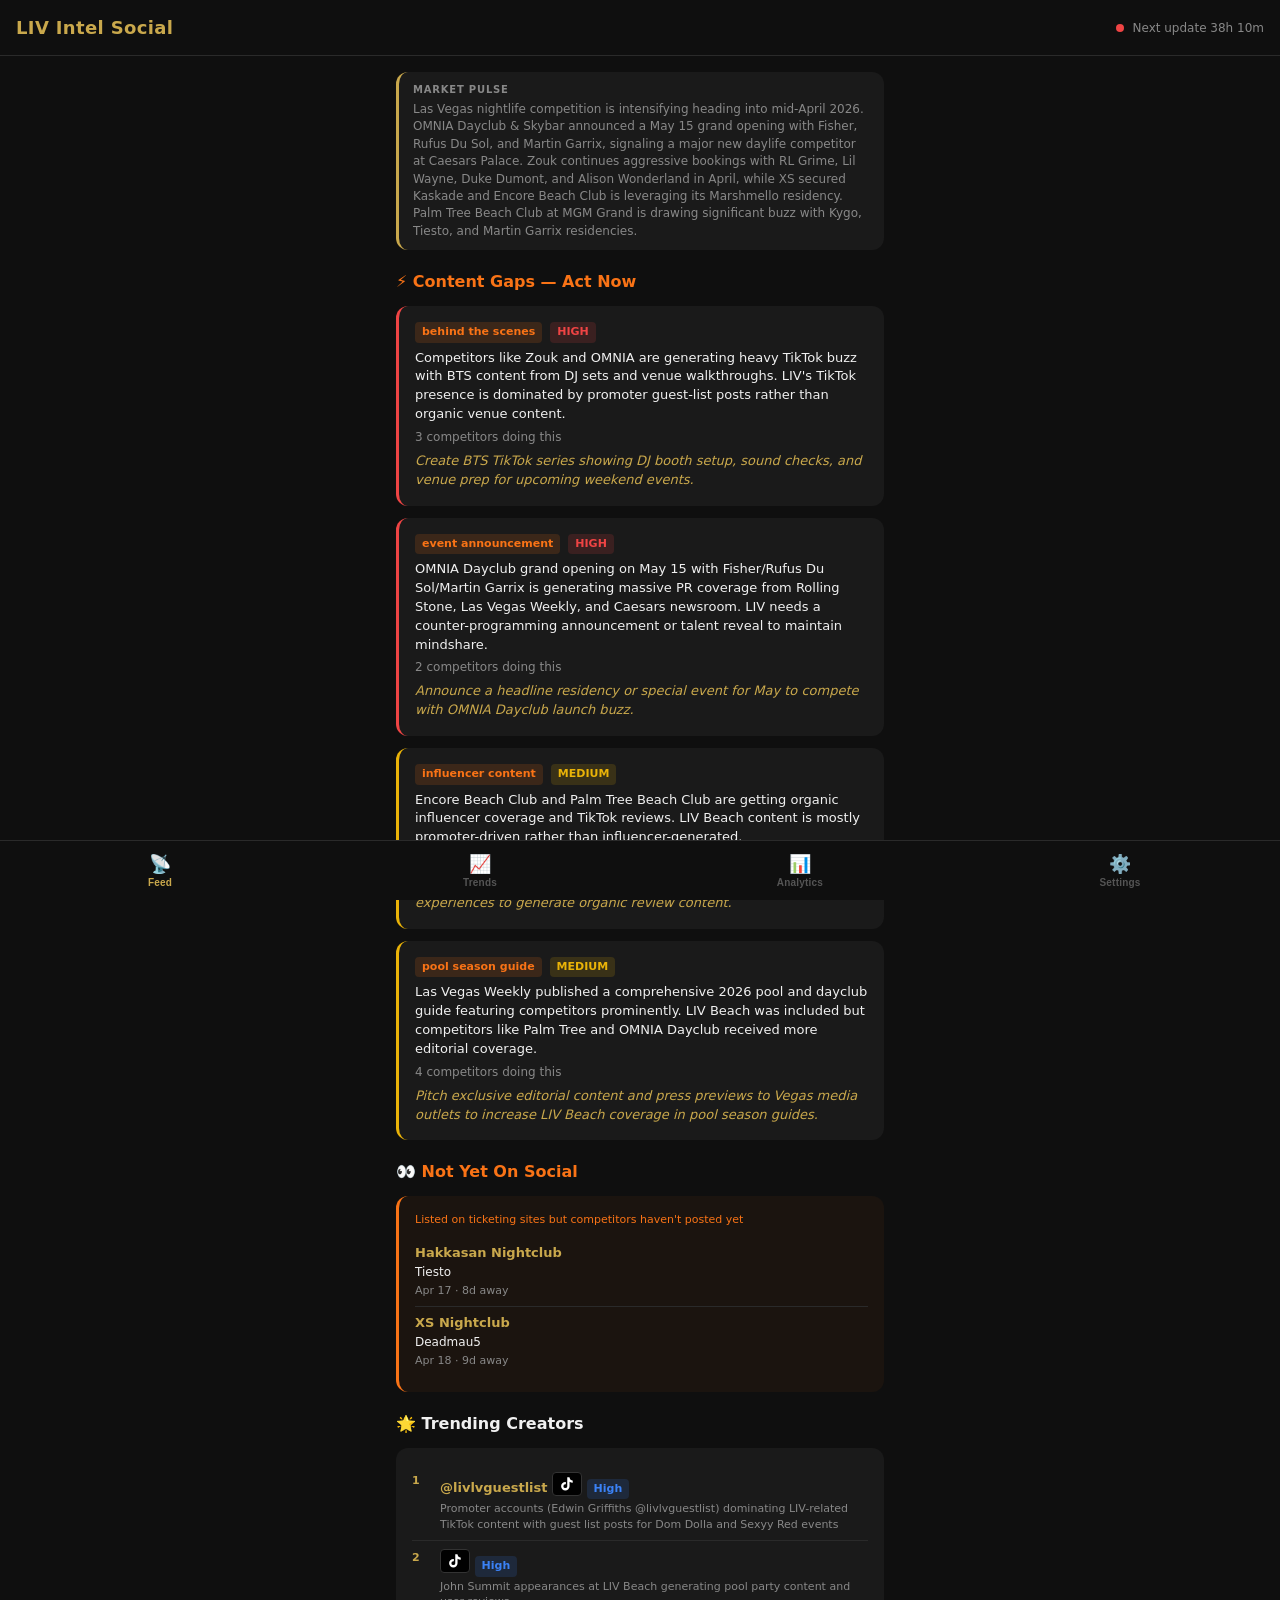
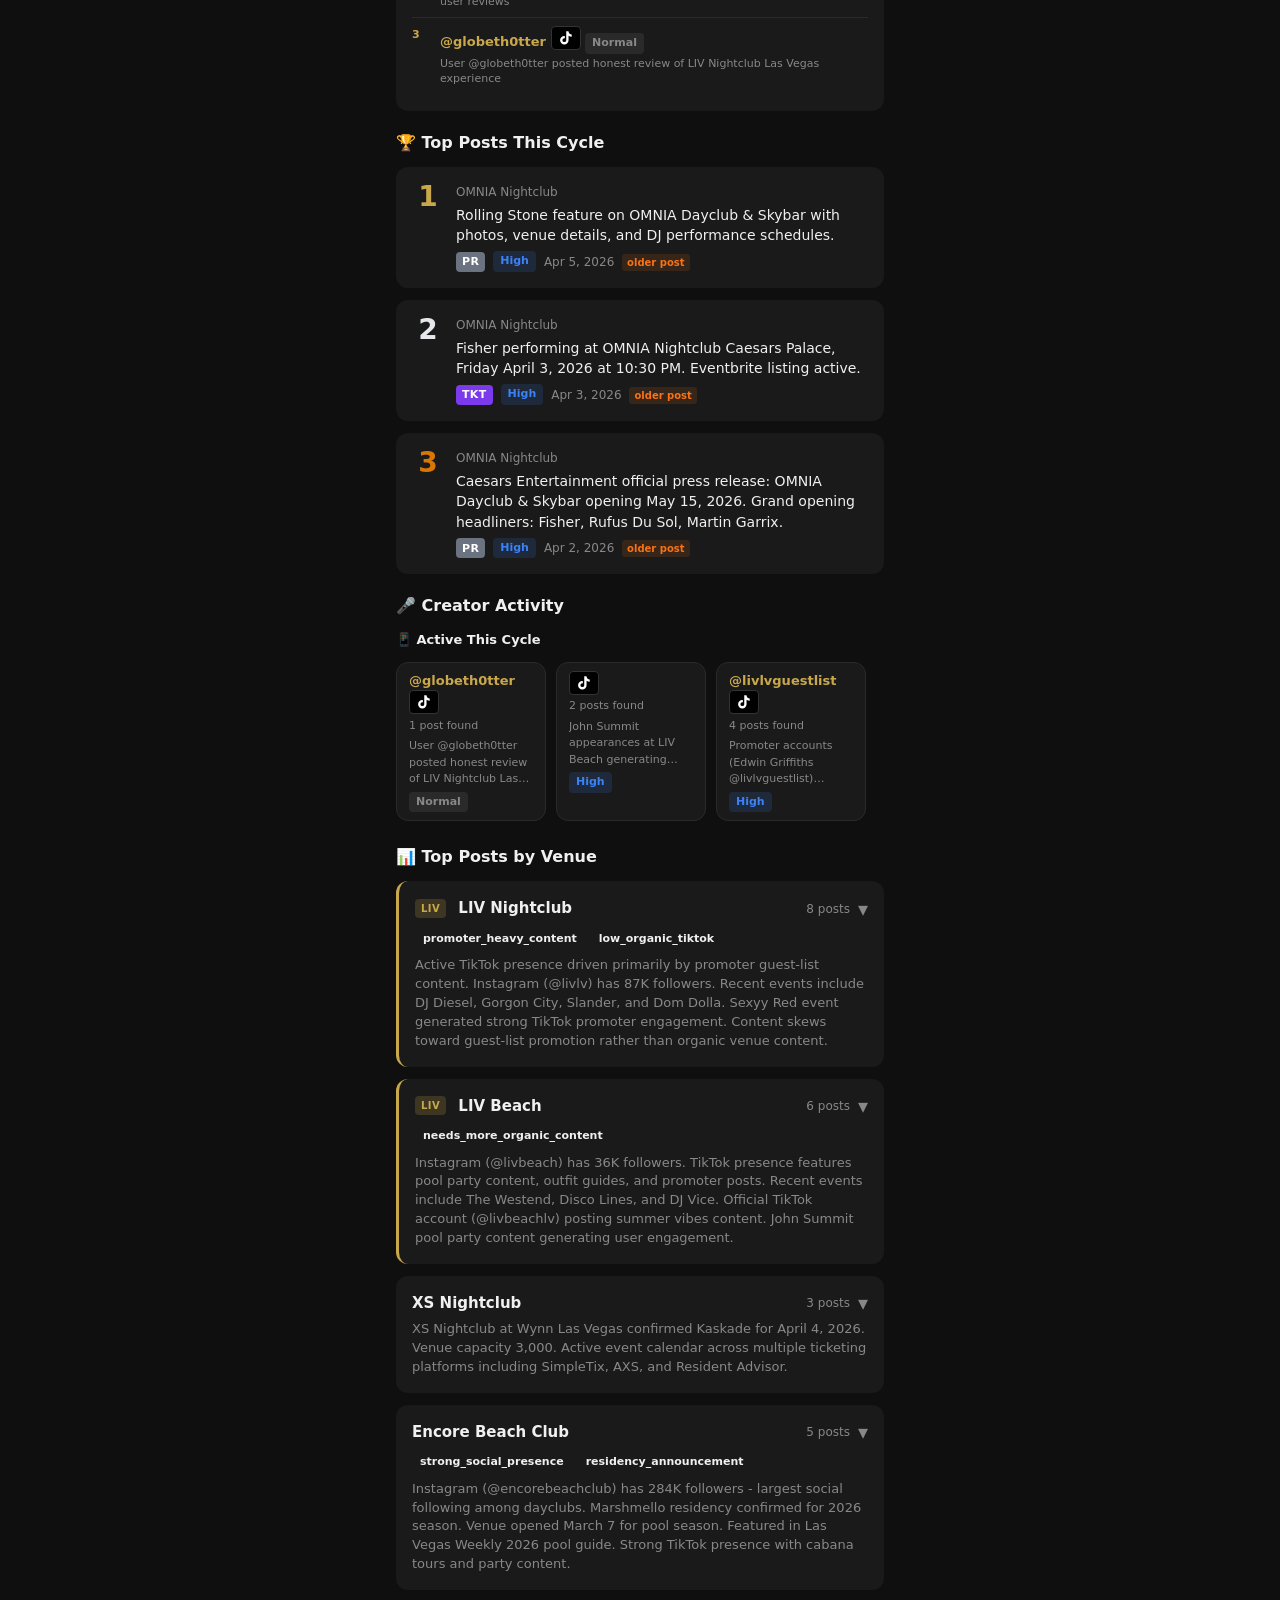
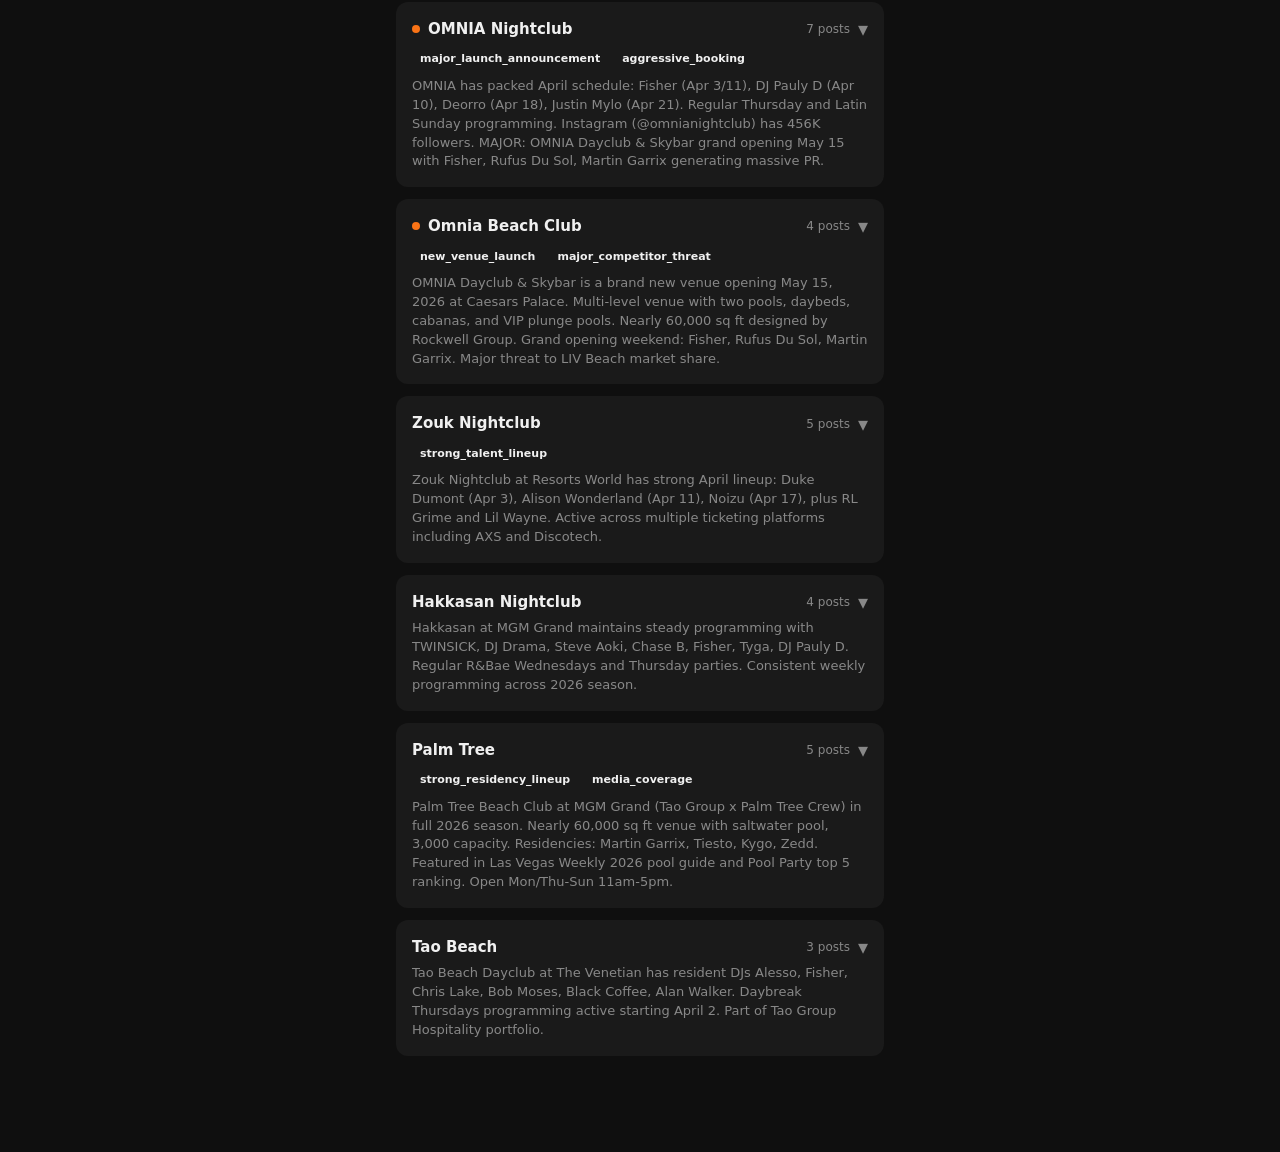
==== commit 71eb1584: "Add Google Analytics (G-B0TRM9V8KM) with custom event tracking - GA4 script tag in index.html - trac" ====
--- a/index.html
+++ b/index.html
@@ -12,6 +12,14 @@
   <link rel="icon" type="image/png" href="./icons/icon-192.png">
   <link rel="stylesheet" href="./assets/style.css">
   <title>LIV Intel Social</title>
+  <!-- Google Analytics -->
+  <script async src="https://www.googletagmanager.com/gtag/js?id=G-B0TRM9V8KM"></script>
+  <script>
+    window.dataLayer = window.dataLayer || [];
+    function gtag(){dataLayer.push(arguments);}
+    gtag('js', new Date());
+    gtag('config', 'G-B0TRM9V8KM');
+  </script>
 </head>
 <body>
   <!-- Header -->
--- a/assets/style.css
+++ b/assets/style.css
@@ -43,6 +43,7 @@
   align-items: center;
   justify-content: space-between;
   padding: 14px 16px;
+  padding-top: max(14px, env(safe-area-inset-top, 14px));
   background: var(--bg);
   border-bottom: 1px solid var(--border);
 }
@@ -147,21 +148,67 @@
 /* ===== Market Pulse ===== */
 .market-pulse {
   border-left: 3px solid var(--gold);
-  padding-left: 14px;
+  padding: 10px 14px;
 }
 
 .market-pulse .label {
-  font-size: 11px;
+  font-size: 10px;
   font-weight: 700;
   color: var(--text-secondary);
   text-transform: uppercase;
   letter-spacing: 0.08em;
-  margin-bottom: 6px;
+  margin-bottom: 4px;
 }
 
 .market-pulse .pulse-text {
-  font-size: 15px;
-  line-height: 1.55;
+  font-size: 12px;
+  line-height: 1.45;
+  color: var(--text-secondary);
+}
+
+/* ===== Card Links ===== */
+.card-link {
+  color: var(--gold);
+  text-decoration: none;
+  -webkit-tap-highlight-color: rgba(201, 168, 76, 0.2);
+}
+.card-link:active {
+  opacity: 0.7;
+}
+
+/* ===== Dark Events Feed Card ===== */
+.dark-feed-card {
+  border-left: 3px solid var(--orange);
+  background: rgba(249,115,22,0.05);
+}
+
+.dark-feed-note {
+  font-size: 11px;
+  color: var(--orange);
+  margin-bottom: 8px;
+}
+
+.dark-feed-item {
+  padding: 6px 0;
+  border-bottom: 1px solid var(--border);
+}
+.dark-feed-item:last-child { border-bottom: none; }
+
+.dark-feed-venue {
+  font-size: 13px;
+  font-weight: 700;
+  margin-bottom: 1px;
+}
+
+.dark-feed-talent {
+  font-size: 12px;
+  color: var(--text-primary);
+}
+
+.dark-feed-date {
+  font-size: 11px;
+  color: var(--text-secondary);
+  margin-top: 2px;
 }
 
 /* ===== Section Headers ===== */
@@ -221,12 +268,18 @@
 .platform-badge {
   display: inline-flex;
   align-items: center;
-  padding: 2px 7px;
+  justify-content: center;
+  padding: 3px 6px;
   border-radius: 4px;
   font-size: 11px;
   font-weight: 700;
   letter-spacing: 0.03em;
-  line-height: 1.4;
+  line-height: 1;
+  min-width: 24px;
+  min-height: 20px;
+}
+.platform-badge svg {
+  display: block;
 }
 .platform-badge.ig { background: var(--ig); color: #fff; }
 .platform-badge.tt { background: var(--tt); color: #fff; border: 1px solid #333; }
@@ -270,9 +323,10 @@
 }
 
 .venue-chevron {
-  font-size: 14px;
+  font-size: 20px;
   color: var(--text-secondary);
   transition: transform 0.2s;
+  line-height: 1;
 }
 
 .venue-card.expanded .venue-chevron {
@@ -462,6 +516,16 @@
 }
 
 /* ===== Trending Audio ===== */
+.audio-item-link {
+  display: block;
+  text-decoration: none;
+  color: inherit;
+  -webkit-tap-highlight-color: rgba(201, 168, 76, 0.15);
+}
+.audio-item-link:active .audio-name {
+  color: var(--gold);
+}
+
 .audio-item {
   display: flex;
   align-items: flex-start;
@@ -469,6 +533,7 @@
   padding: 10px 0;
   border-bottom: 1px solid var(--border);
 }
+.audio-item-link:last-child .audio-item { border-bottom: none; }
 .audio-item:last-child { border-bottom: none; }
 
 .audio-info { flex: 1; min-width: 0; }
@@ -802,8 +867,9 @@
   flex-shrink: 0;
   background: var(--card-bg);
   border-radius: var(--radius);
-  padding: 10px 14px;
-  min-width: 180px;
+  padding: 8px 12px;
+  width: 150px;
+  max-width: 150px;
   border: 1px solid var(--border);
 }
 
@@ -822,6 +888,44 @@
 .creator-mention {
   font-size: 11px;
   color: var(--text-secondary);
+  display: -webkit-box;
+  -webkit-line-clamp: 3;
+  -webkit-box-orient: vertical;
+  overflow: hidden;
+}
+
+.trending-influencer {
+  display: flex;
+  align-items: flex-start;
+  gap: 10px;
+  padding: 8px 0;
+  border-bottom: 1px solid var(--border);
+}
+.trending-influencer:last-child { border-bottom: none; }
+
+.trending-influencer-rank {
+  font-size: 11px;
+  font-weight: 700;
+  color: var(--gold);
+  min-width: 18px;
+  padding-top: 1px;
+}
+
+.trending-influencer-info {
+  flex: 1;
+  min-width: 0;
+}
+
+.trending-influencer-name {
+  font-size: 13px;
+  font-weight: 700;
+  margin-bottom: 2px;
+}
+
+.trending-influencer-why {
+  font-size: 11px;
+  color: var(--text-secondary);
+  line-height: 1.4;
 }
 
 .outreach-item {
@@ -1557,3 +1661,33 @@
 .settings-info strong {
   color: var(--text-primary);
 }
+
+/* ===== LIV Venue Cards ===== */
+.venue-card.liv {
+  border-left: 3px solid var(--gold);
+}
+
+.liv-badge {
+  display: inline-flex;
+  padding: 2px 6px;
+  border-radius: 4px;
+  font-size: 10px;
+  font-weight: 700;
+  background: rgba(201,168,76,0.2);
+  color: var(--gold);
+  margin-right: 4px;
+  letter-spacing: 0.05em;
+}
+
+/* ===== Stale Post Badge ===== */
+.stale-post-badge {
+  display: inline-flex;
+  padding: 1px 5px;
+  border-radius: 3px;
+  font-size: 10px;
+  font-weight: 600;
+  background: rgba(249,115,22,0.12);
+  color: var(--orange);
+  margin-left: 4px;
+  vertical-align: middle;
+}
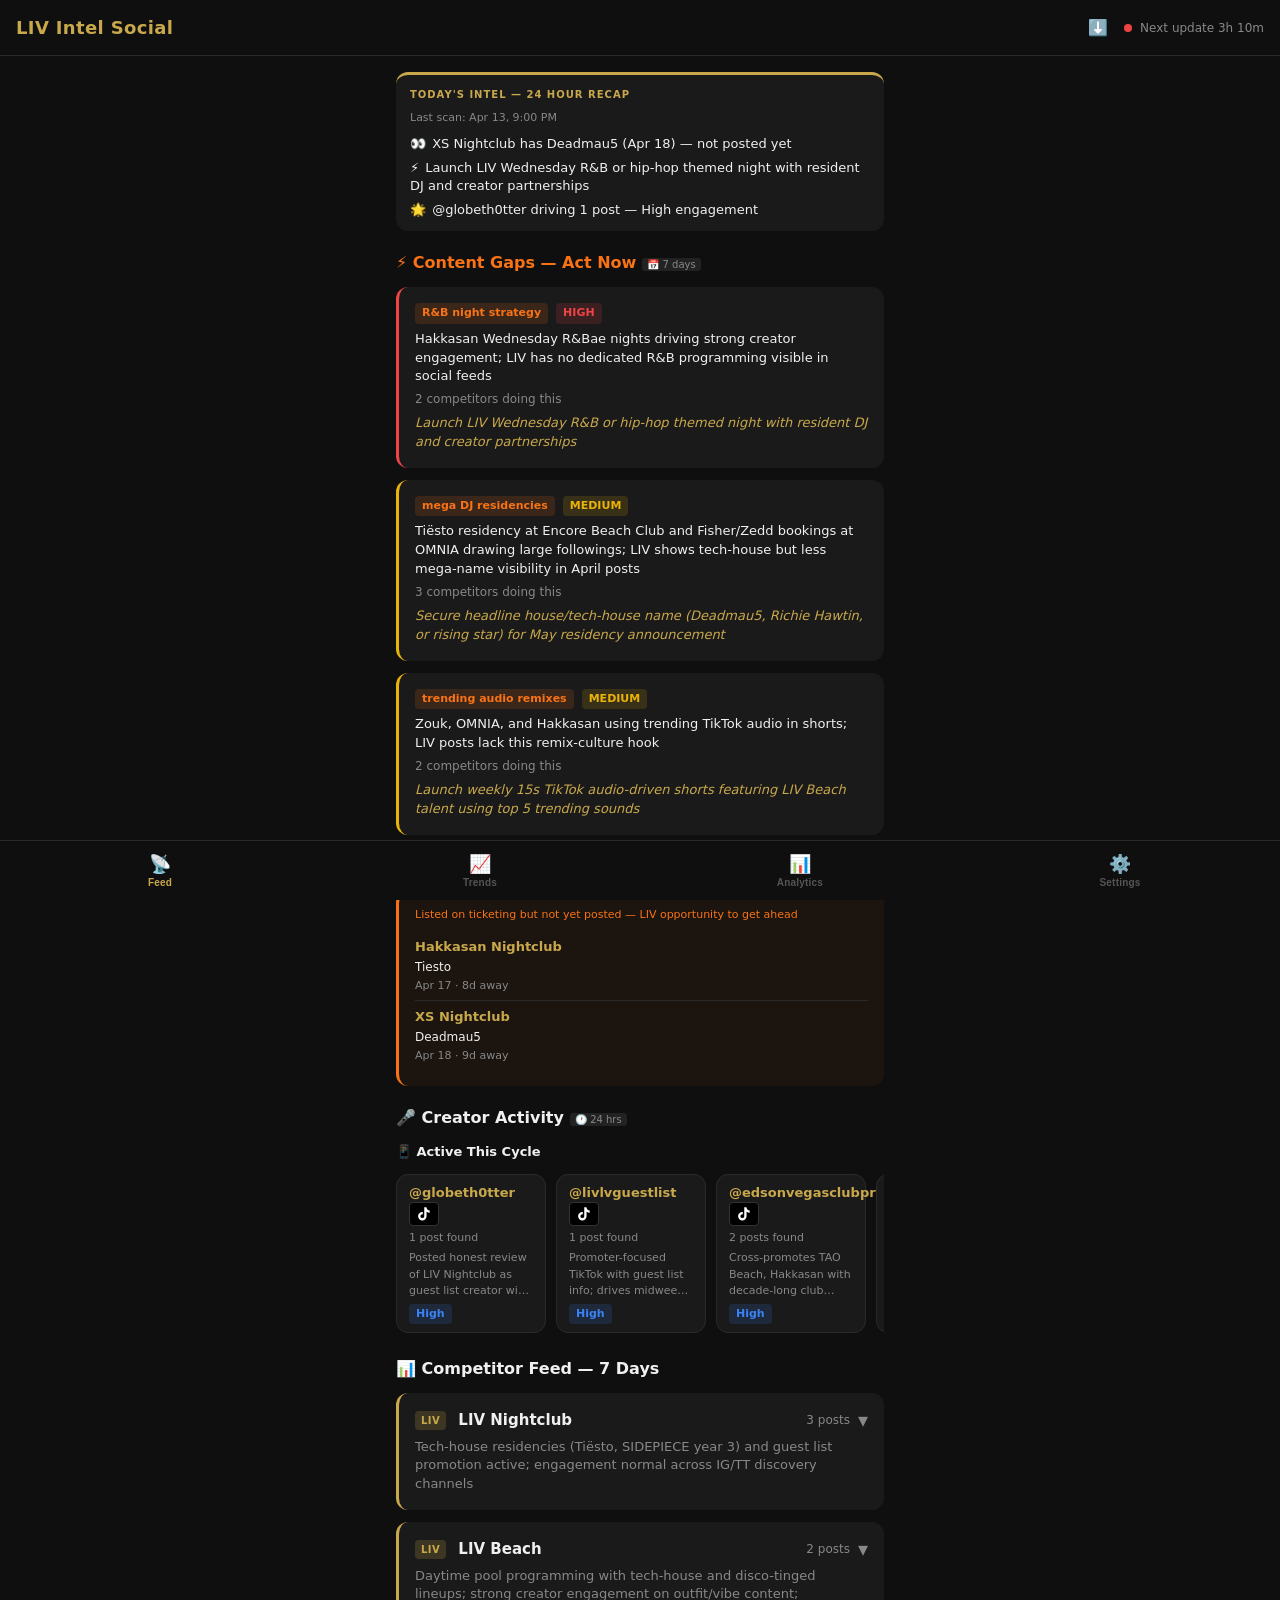
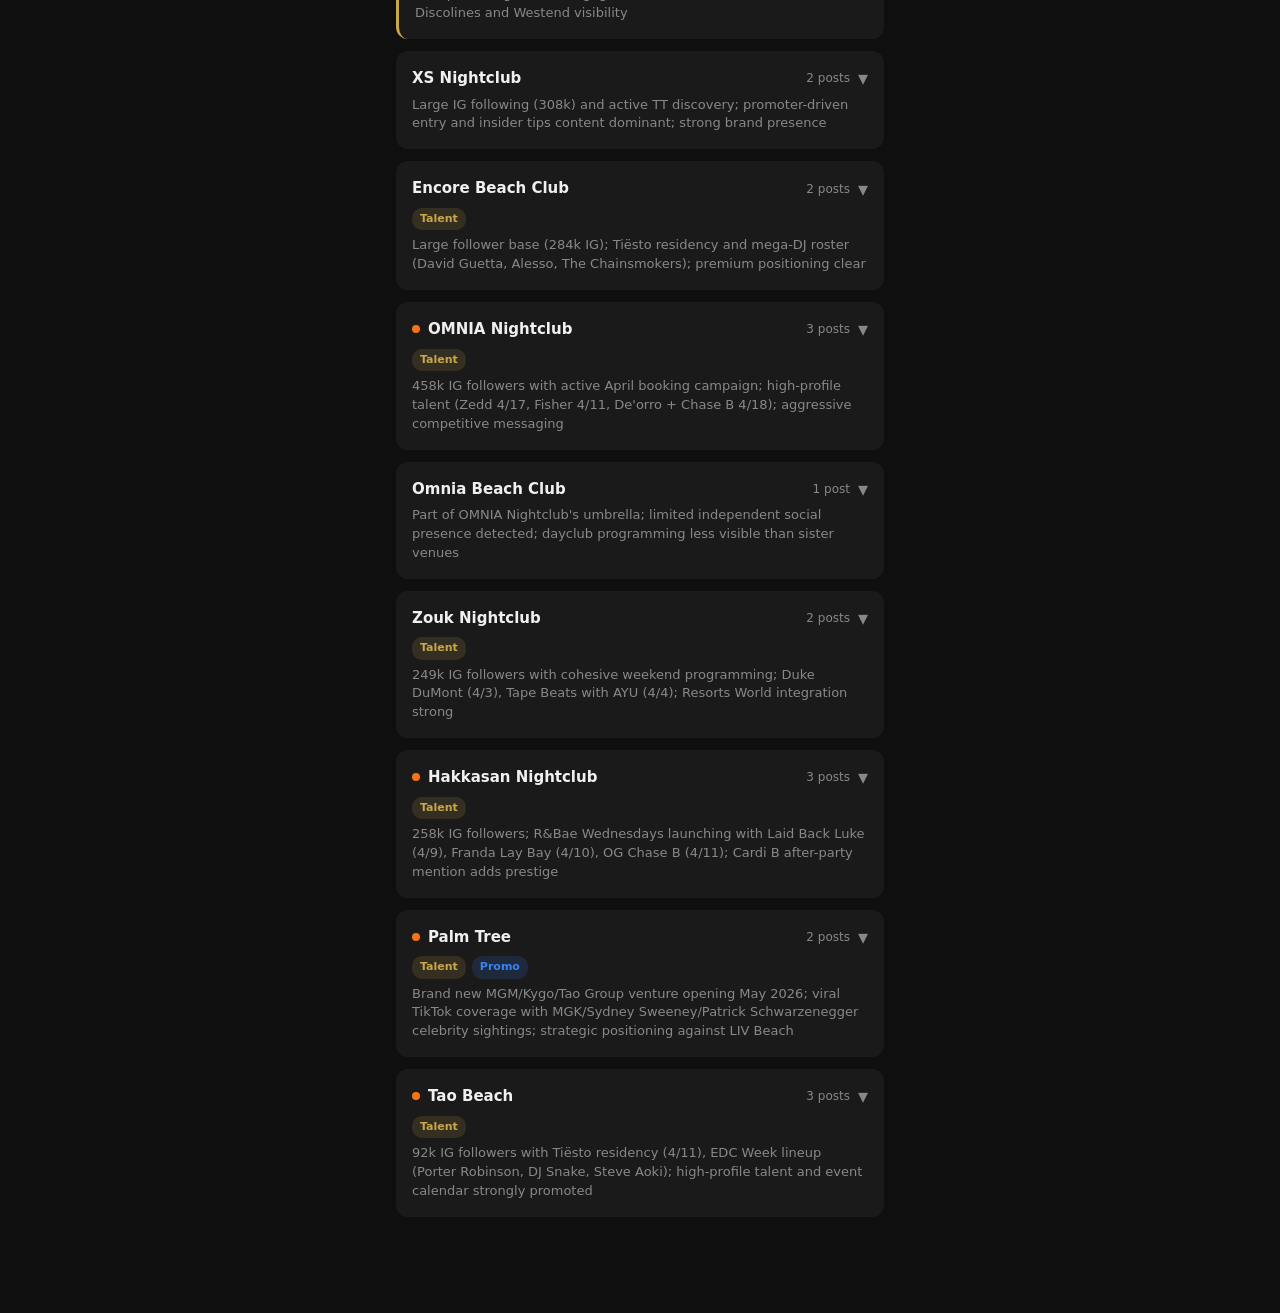
==== commit d19a0204: "Major update: 24hr/7day time windows, remove LIV Spotlight/Market Pulse/Audience Signals/Nightlife s" ====
--- a/index.html
+++ b/index.html
@@ -28,6 +28,7 @@
       <h1 class="header-title">LIV Intel Social</h1>
     </div>
     <div class="header-right">
+      <button id="downloadReportBtn" title="Download Report" style="background:none;border:none;cursor:pointer;color:#fff;font-size:16px;margin-right:8px">⬇️</button>
       <span class="freshness-dot" id="freshnessDot"></span>
       <span class="header-timestamp" id="headerTimestamp">Loading...</span>
     </div>
--- a/assets/style.css
+++ b/assets/style.css
@@ -166,6 +166,61 @@
   color: var(--text-secondary);
 }
 
+/* ===== AI Daily Brief ===== */
+.daily-brief {
+  border-top: 3px solid var(--gold);
+  padding: 12px 14px;
+}
+
+.brief-header {
+  font-size: 10px;
+  font-weight: 700;
+  color: var(--gold);
+  text-transform: uppercase;
+  letter-spacing: 0.1em;
+  margin-bottom: 8px;
+}
+
+.brief-bullets {
+  display: flex;
+  flex-direction: column;
+  gap: 6px;
+}
+
+.brief-bullet {
+  font-size: 13px;
+  line-height: 1.4;
+  color: var(--text-primary);
+}
+
+.brief-icon {
+  margin-right: 2px;
+}
+
+/* ===== Sparklines ===== */
+.sparkline-row {
+  display: flex;
+  gap: 12px;
+  padding: 6px 0 2px;
+}
+
+.sparkline-item {
+  display: flex;
+  align-items: center;
+  gap: 4px;
+}
+
+.sparkline-label {
+  font-size: 9px;
+  color: var(--text-secondary);
+  font-weight: 600;
+  min-width: 22px;
+}
+
+.sparkline-item svg {
+  display: block;
+}
+
 /* ===== Card Links ===== */
 .card-link {
   color: var(--gold);
